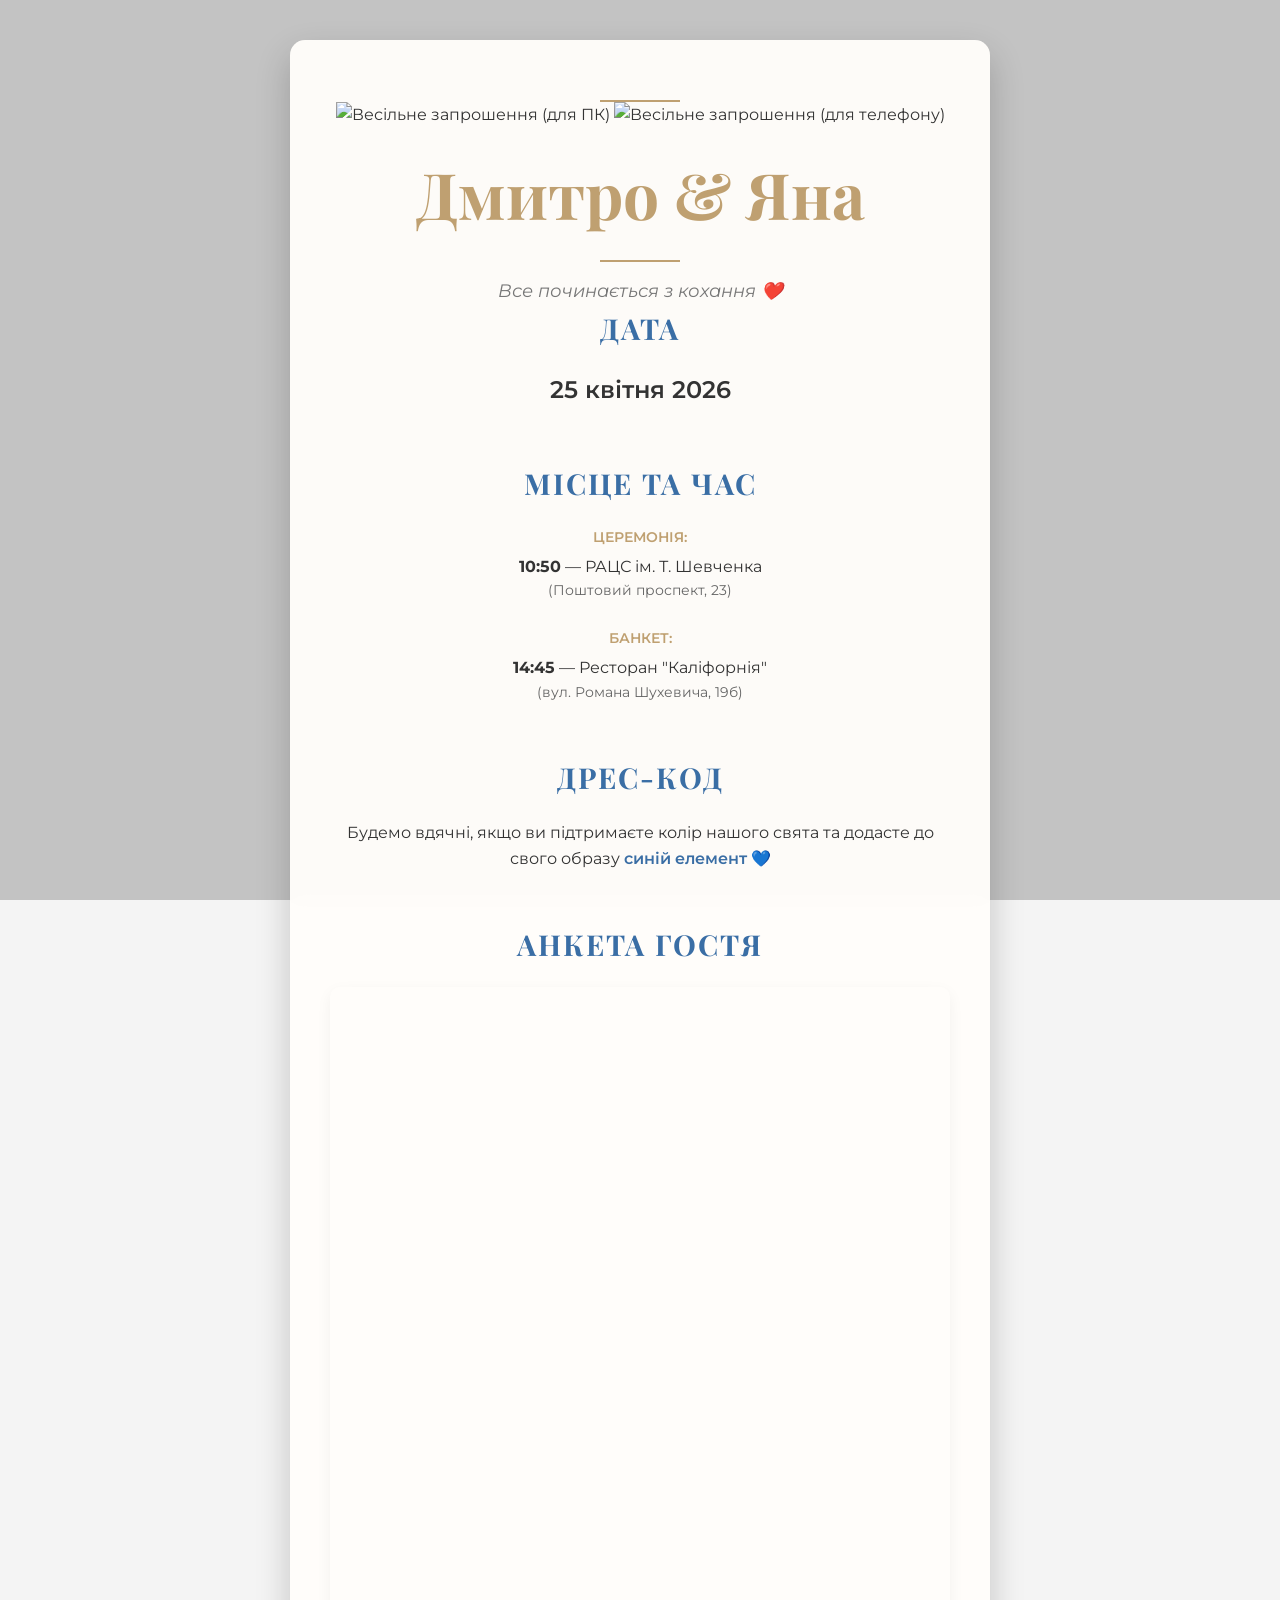
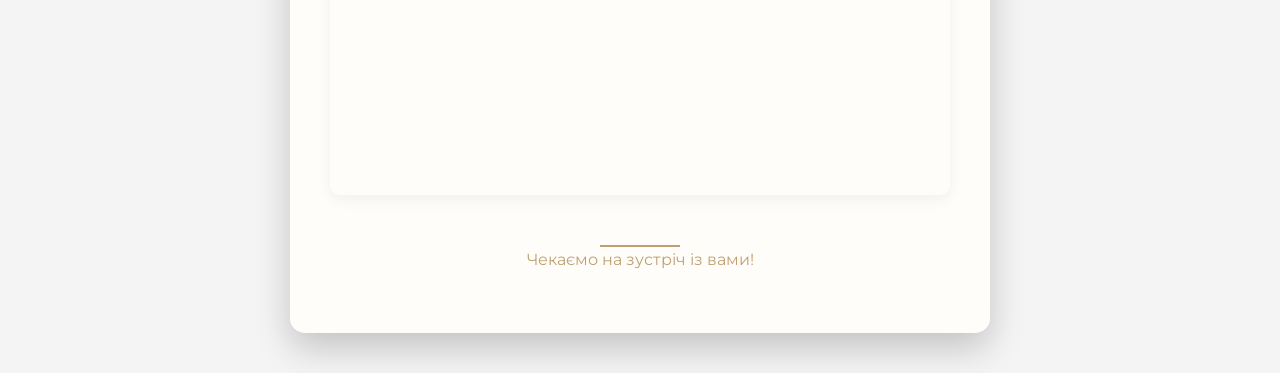
==== index.html @ 105fd395 "Update index.html" ====
<!DOCTYPE html>
<html lang="uk">
<head>
    <meta charset="UTF-8">
    <meta name="viewport" content="width=device-width, initial-scale=1.0">
    <title>Запрошення на весілля: Дмитро та Яна</title>
    
<link href="https://fonts.googleapis.com/css2?family=Playfair+Display:wght@400;700&family=Montserrat:wght@300;400;600&display=swap" rel="stylesheet">
    <link rel="stylesheet" href="./style.css">
</head>
<body>

    <div class="overlay"></div>

    <div class="container">
        <header class="header">
            
            <div class="divider"></div>
           <div class="invitation-container">
    <img src="desktop-invitation.png" alt="Весільне запрошення (для ПК)" class="desktop-img">
    
    <img src="mobile-invitation.png" alt="Весільне запрошення (для телефону)" class="mobile-img">
</div>
            <h1>Дмитро & Яна</h1>
            <div class="divider"></div>
            <p class="tagline">Все починається з кохання ❤️</p>
        </header>

        <section class="section date-section">
            <h2>Дата</h2>
            <p class="date-text">25 квітня 2026</p>
        </section>

        <section class="section location-section">
            <h2>Місце та час</h2>
            
            <div class="location-item">
                <span class="location-label">Церемонія:</span>
                <p><strong>10:50</strong> — РАЦС ім. Т. Шевченка</p>
                <p class="address">(Поштовий проспект, 23)</p>
            </div>

            <div class="location-item">
                <span class="location-label">Банкет:</span>
                <p><strong>14:45</strong> — Ресторан "Каліфорнія"</p>
                <p class="address">(вул. Романа Шухевича, 19б)</p>
            </div>
        </section>

        <section class="section dress-code">
            <h2>Дрес-код</h2>
            <p>Будемо вдячні, якщо ви підтримаєте колір нашого свята та додасте до свого образу <span class="blue-accent">синій елемент</span> 💙</p>
        </section>

        <section class="section form-section">
            <h2>Анкета гостя</h2>
            <div class="iframe-container">
                <iframe 
                    src="https://docs.google.com/forms/d/e/1FAIpQLSdQZmm0JDK-WhMOCIQ-hjHEnZkECbE5-_Vjdopoh-2s8sxrew/viewform?embedded=true" 
                    width="100%" 
                    height="800">
                    Завантаження...
                </iframe>
            </div>
        </section>

        <footer class="footer">
            <div class="divider"></div>
            <p>Чекаємо на зустріч із вами!</p>
        </footer>
    </div>

</body>
</html>
---- style.css ----
/* Основні налаштування */
* {
    box-sizing: border-box;
    margin: 0;
    padding: 0;
}

body {
    font-family: 'Montserrat', sans-serif;
    color: #333;
    line-height: 1.6;
    background-color: #f4f4f4;
    /* Фонове зображення */
    background-image: url('https://st3.depositphotos.com/9563468/37385/i/450/depositphotos_373853578-stock-photo-floral-spring-blue-background-blue.jpg');
    background-size: cover;
    background-position: center;
    background-attachment: fixed;
    display: flex;
    justify-content: center;
    padding: 40px 20px;
}
.responsive-img {
    max-width: 100%;    /* Картинка ніколи не буде ширшою за свій контейнер */
    height: auto;       /* Висота підлаштовується автоматично, зберігаючи пропорції */
    display: block;     /* Прибирає зайві відступи знизу */
    margin: 0 auto;     /* Центрує картинку, якщо вона менша за ширину екрана */
}
/* Ефект затемнення фону для кращого читання тексту */
.overlay {
    position: fixed;
    top: 0;
    left: 0;
    width: 100%;
    height: 100%;
    background: rgba(0, 0, 0, 0.2);
    z-index: -1;
}

/* Контейнер */
.container {
    max-width: 700px;
    width: 100%;
    background: rgba(255, 253, 250, 0.96);
    padding: 60px 40px;
    border-radius: 15px;
    box-shadow: 0 15px 35px rgba(0, 0, 0, 0.2);
    text-align: center;
    backdrop-filter: blur(10px);
}

/* Заголовки */
h1, h2 {
    font-family: 'Playfair Display', serif;
}

h1 {
    font-size: clamp(2.5rem, 8vw, 4rem); /* Адаптивний розмір */
    color: #bfa071; /* Золотий */
    margin: 15px 0;
    font-weight: 700;
}

h2 {
    font-size: 1.8rem;
    color: #3a6ea5; /* Синій */
    margin-bottom: 20px;
    text-transform: uppercase;
    letter-spacing: 2px;
}

/* Елементи дизайну */
.divider {
    width: 80px;
    height: 2px;
    background: #bfa071;
    margin: 0 auto;
}

.tagline {
    font-style: italic;
    color: #777;
    margin-top: 15px;
    font-size: 1.1rem;
}

.section {
    margin-bottom: 50px;
}

/* Стилі тексту */
.date-text {
    font-size: 1.5rem;
    font-weight: 600;
    color: #333;
}

.location-item {
    margin-bottom: 25px;
}

.location-label {
    display: block;
    font-weight: 600;
    color: #bfa071;
    text-transform: uppercase;
    font-size: 0.9rem;
    margin-bottom: 5px;
}

.address {
    font-size: 0.9rem;
    color: #666;
}

.blue-accent {
    color: #3a6ea5;
    font-weight: 600;
}

/* Адаптація iframe */
.iframe-container {
    border-radius: 10px;
    overflow: hidden;
    box-shadow: 0 5px 15px rgba(0,0,0,0.05);
}

iframe {
    border: none;
    width: 100%;
}

.footer {
    margin-top: 40px;
    color: #bfa071;
}
.responsive-img {
    max-width: 100%;    /* Картинка ніколи не буде ширшою за свій контейнер */
    height: auto;       /* Висота підлаштовується автоматично, зберігаючи пропорції */
    display: block;     /* Прибирає зайві відступи знизу */
    margin: 0 auto;     /* Центрує картинку, якщо вона менша за ширину екрана */
}
/* Мобільна адаптація */
@media (max-width: 480px) {
    .container {
        padding: 40px 20px;
    }
    h2 {
        font-size: 1.4rem;
    }
 
}
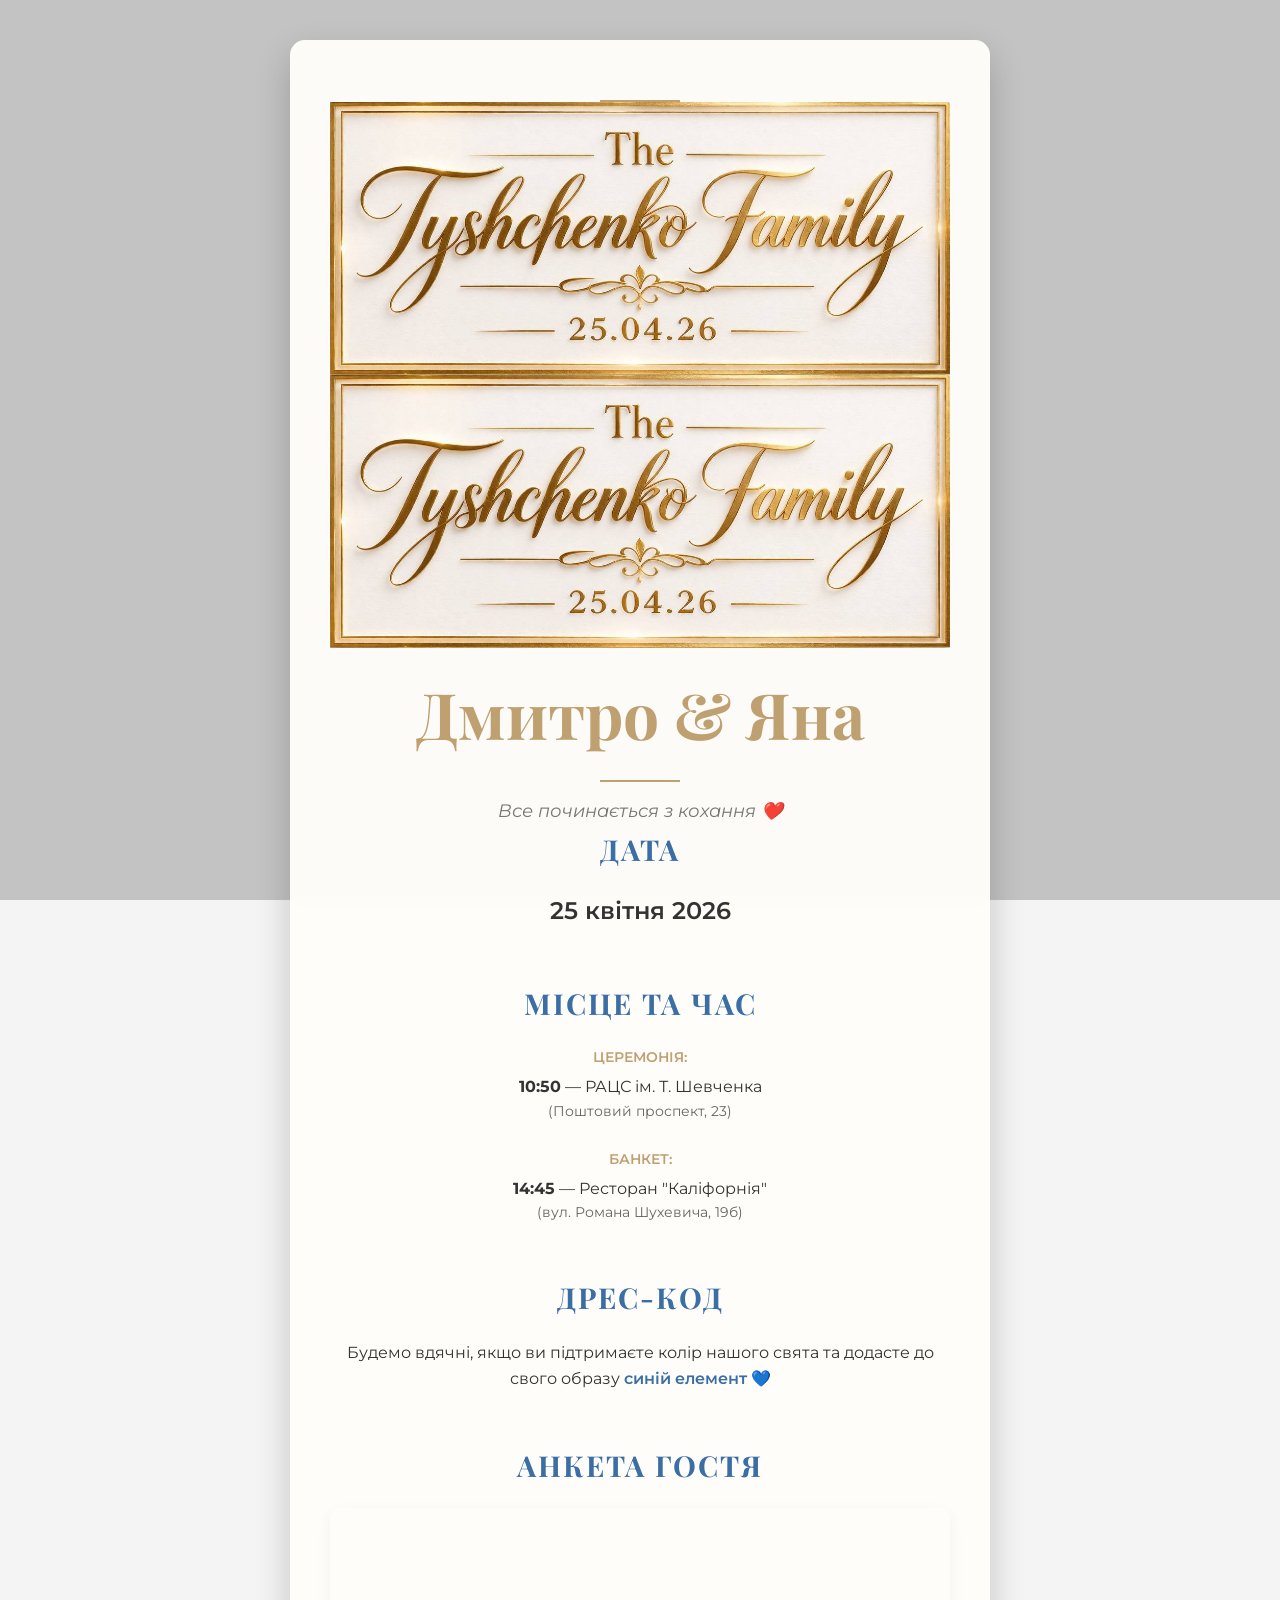
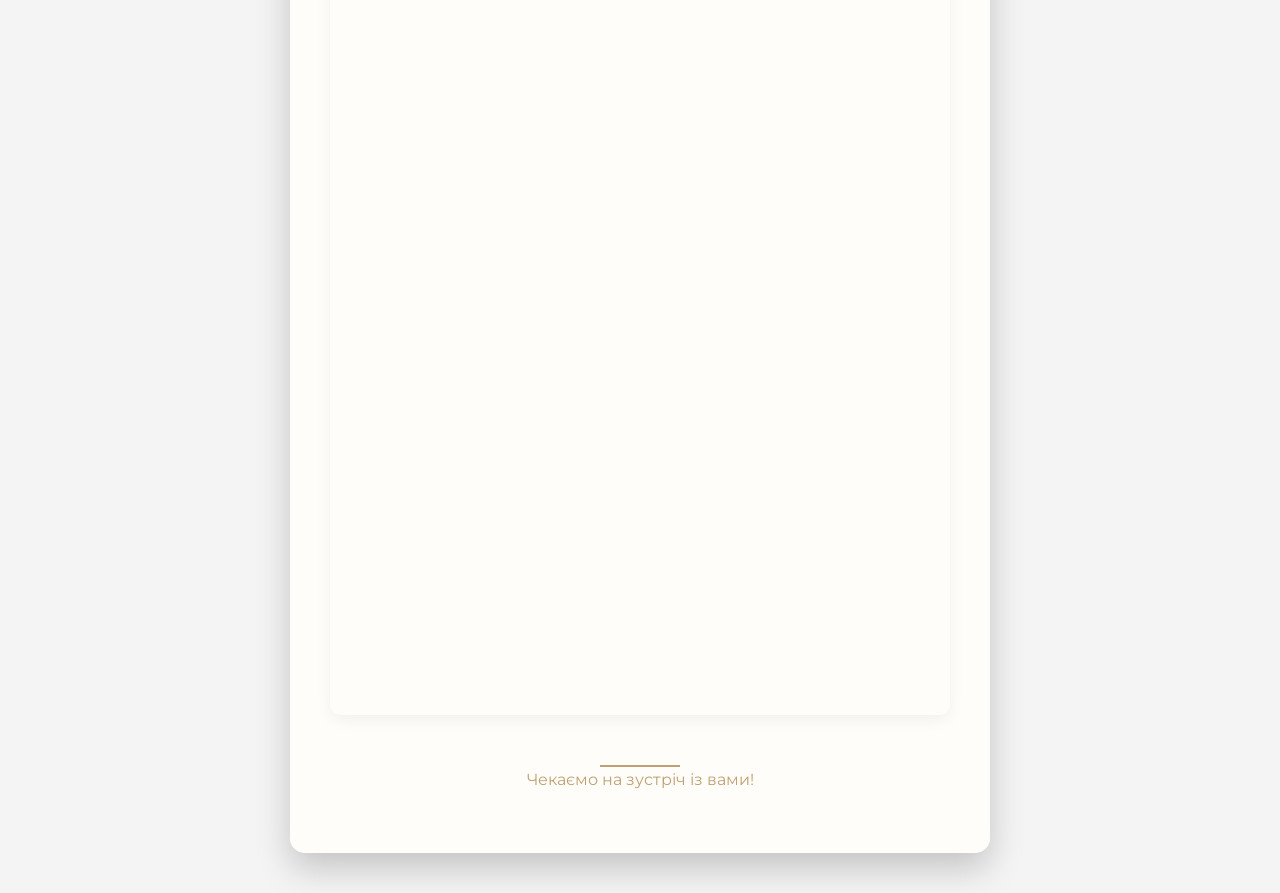
==== commit e4037509: "Update index.html" ====
--- a/index.html
+++ b/index.html
@@ -17,9 +17,9 @@
             
             <div class="divider"></div>
            <div class="invitation-container">
-    <img src="desktop-invitation.png" alt="Весільне запрошення (для ПК)" class="desktop-img">
+    <img src="photo.jpg" alt="Весільне запрошення (для ПК)" class="desktop-img">
     
-    <img src="mobile-invitation.png" alt="Весільне запрошення (для телефону)" class="mobile-img">
+    <img src="photo.jpg" alt="Весільне запрошення (для телефону)" class="mobile-img">
 </div>
             <h1>Дмитро & Яна</h1>
             <div class="divider"></div>
--- a/style.css
+++ b/style.css
@@ -19,11 +19,45 @@
     justify-content: center;
     padding: 40px 20px;
 }
-.responsive-img {
-    max-width: 100%;    /* Картинка ніколи не буде ширшою за свій контейнер */
-    height: auto;       /* Висота підлаштовується автоматично, зберігаючи пропорції */
-    display: block;     /* Прибирає зайві відступи знизу */
-    margin: 0 auto;     /* Центрує картинку, якщо вона менша за ширину екрана */
+/* CSS стилі для адаптивного зображення */
+
+.invitation-container {
+    max-width: 100%; /* Забороняє контейнеру виходити за межі екрана */
+    margin: 0 auto; /* Центрує контейнер на сторінці */
+}
+
+.invitation-container img {
+    max-width: 100%; /* Картинка ніколи не ширша за екран */
+    height: auto;    /* Зберігає пропорції */
+    display: block;  /* Прибирає зайві відступи знизу */
+    margin: 0 auto;  /* Центрує саму картинку всередині */
+}
+
+/* Налаштування для комп'ютерів (за замовчуванням) */
+.desktop-img {
+    display: block; /* Показати */
+}
+
+.mobile-img {
+    display: none; /* Приховати */
+}
+
+/* МЕДІА-ЗАПИТ: Налаштування для телефонів */
+/* Якщо ширина екрана менша за 768px (стандарт для телефонів і планшетів) */
+@media (max-width: 768px) {
+    .desktop-img {
+        display: none; /* Приховати версію для ПК */
+    }
+    
+    .mobile-img {
+        display: block; /* Показати версію для телефону */
+        width: 100%;    /* Заповнити всю ширину мобільного екрана */
+    }
+    
+    /* Додатково: якщо у вас є .container навколо, можна прибрати у нього відступи */
+    .container {
+        padding: 10px; 
+    }
 }
 /* Ефект затемнення фону для кращого читання тексту */
 .overlay {
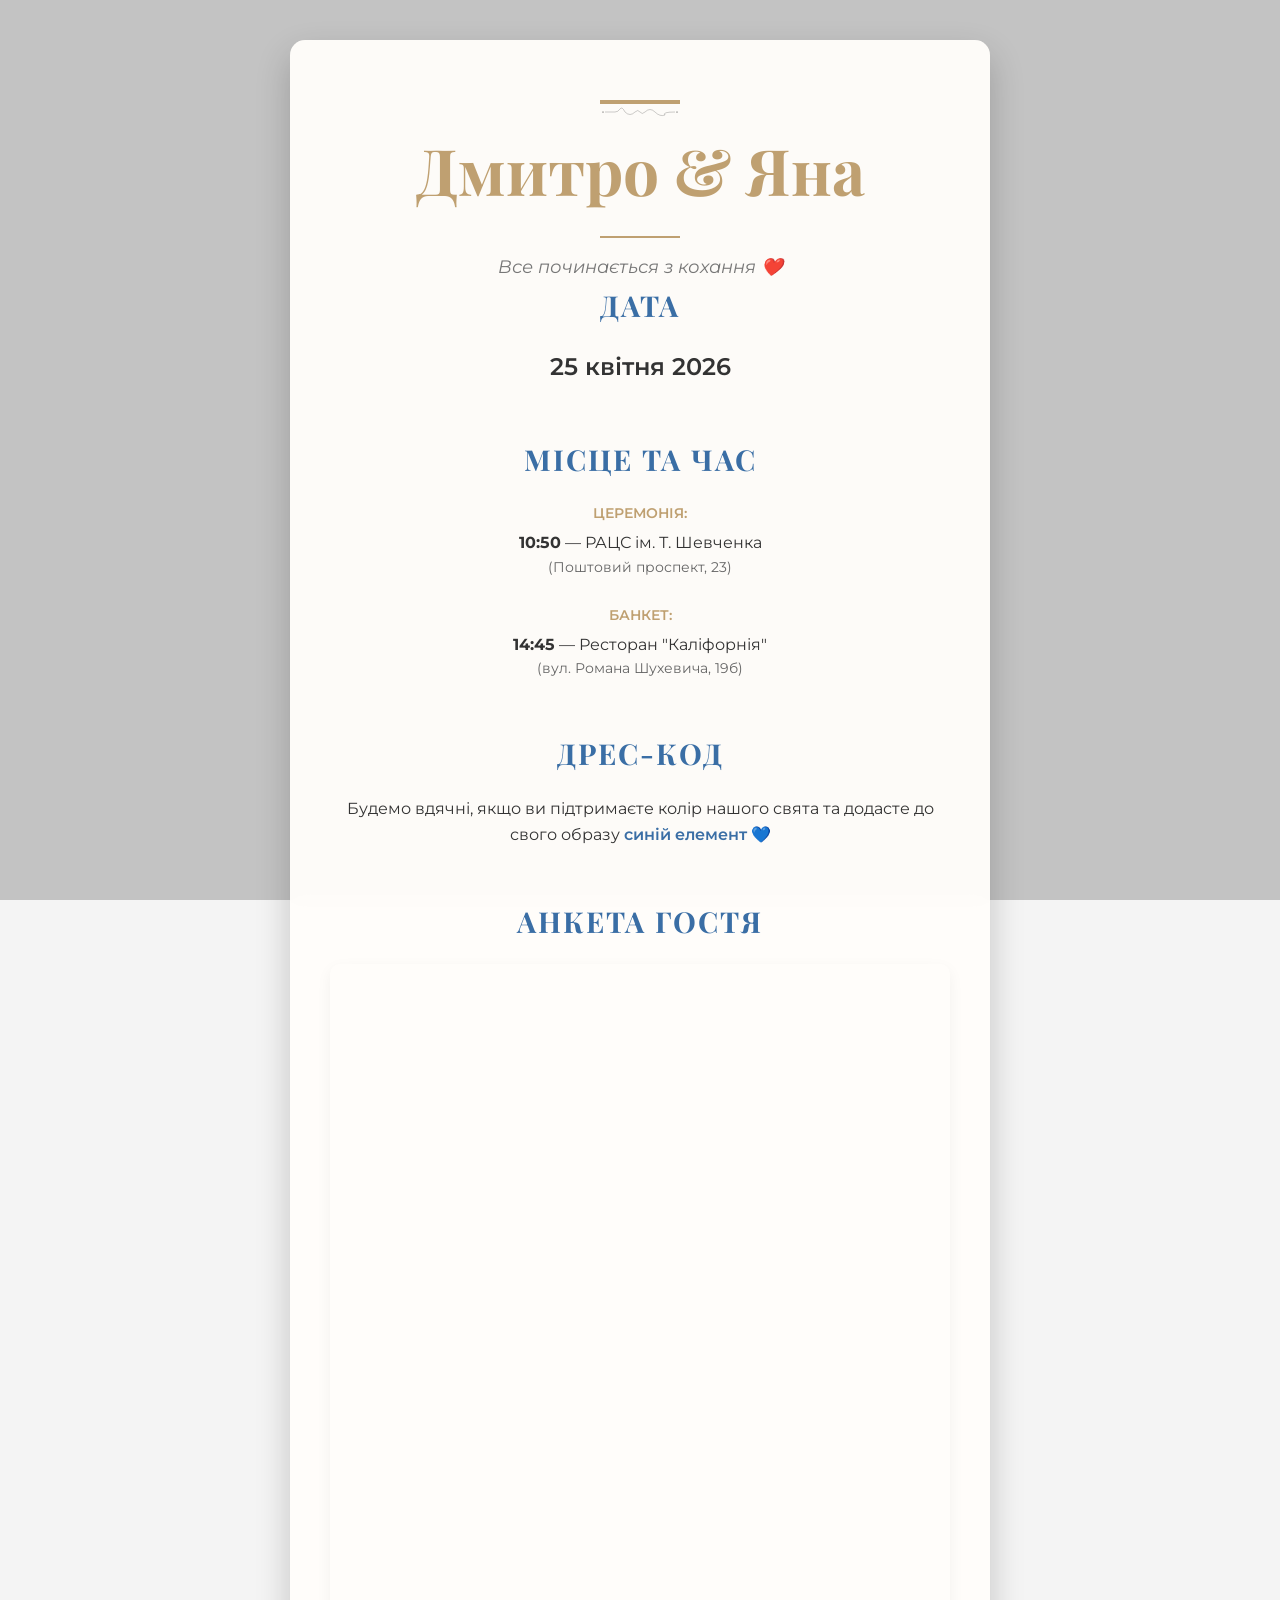
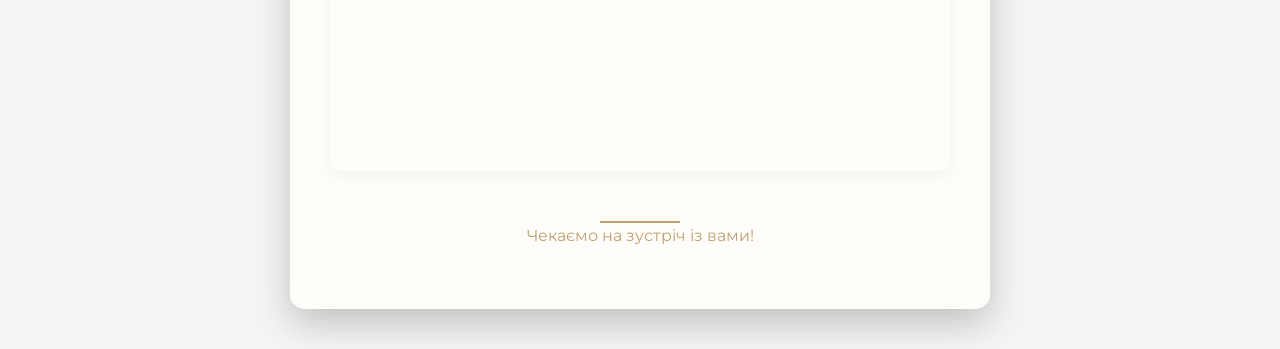
==== commit 6d973820: "Update index.html" ====
--- a/index.html
+++ b/index.html
@@ -17,9 +17,14 @@
             
             <div class="divider"></div>
            <div class="invitation-container">
-    <img src="photo.jpg" alt="Весільне запрошення (для ПК)" class="desktop-img">
-    
-    <img src="photo.jpg" alt="Весільне запрошення (для телефону)" class="mobile-img">
+<div class="divider">
+    <svg viewBox="0 0 800 200" xmlns="http://www.w3.org/2000/svg">
+        <path d="M50,100 H150 Q180,100 200,70 T250,100 Q300,150 350,100 Q380,70 400,100 Q420,130 450,100 Q500,50 550,100 T650,130 Q620,100 750,100" 
+              fill="none" stroke="black" stroke-width="2" />
+        <circle cx="30" cy="100" r="5" fill="black" />
+        <circle cx="770" cy="100" r="5" fill="black" />
+    </svg>
+</div>
 </div>
             <h1>Дмитро & Яна</h1>
             <div class="divider"></div>
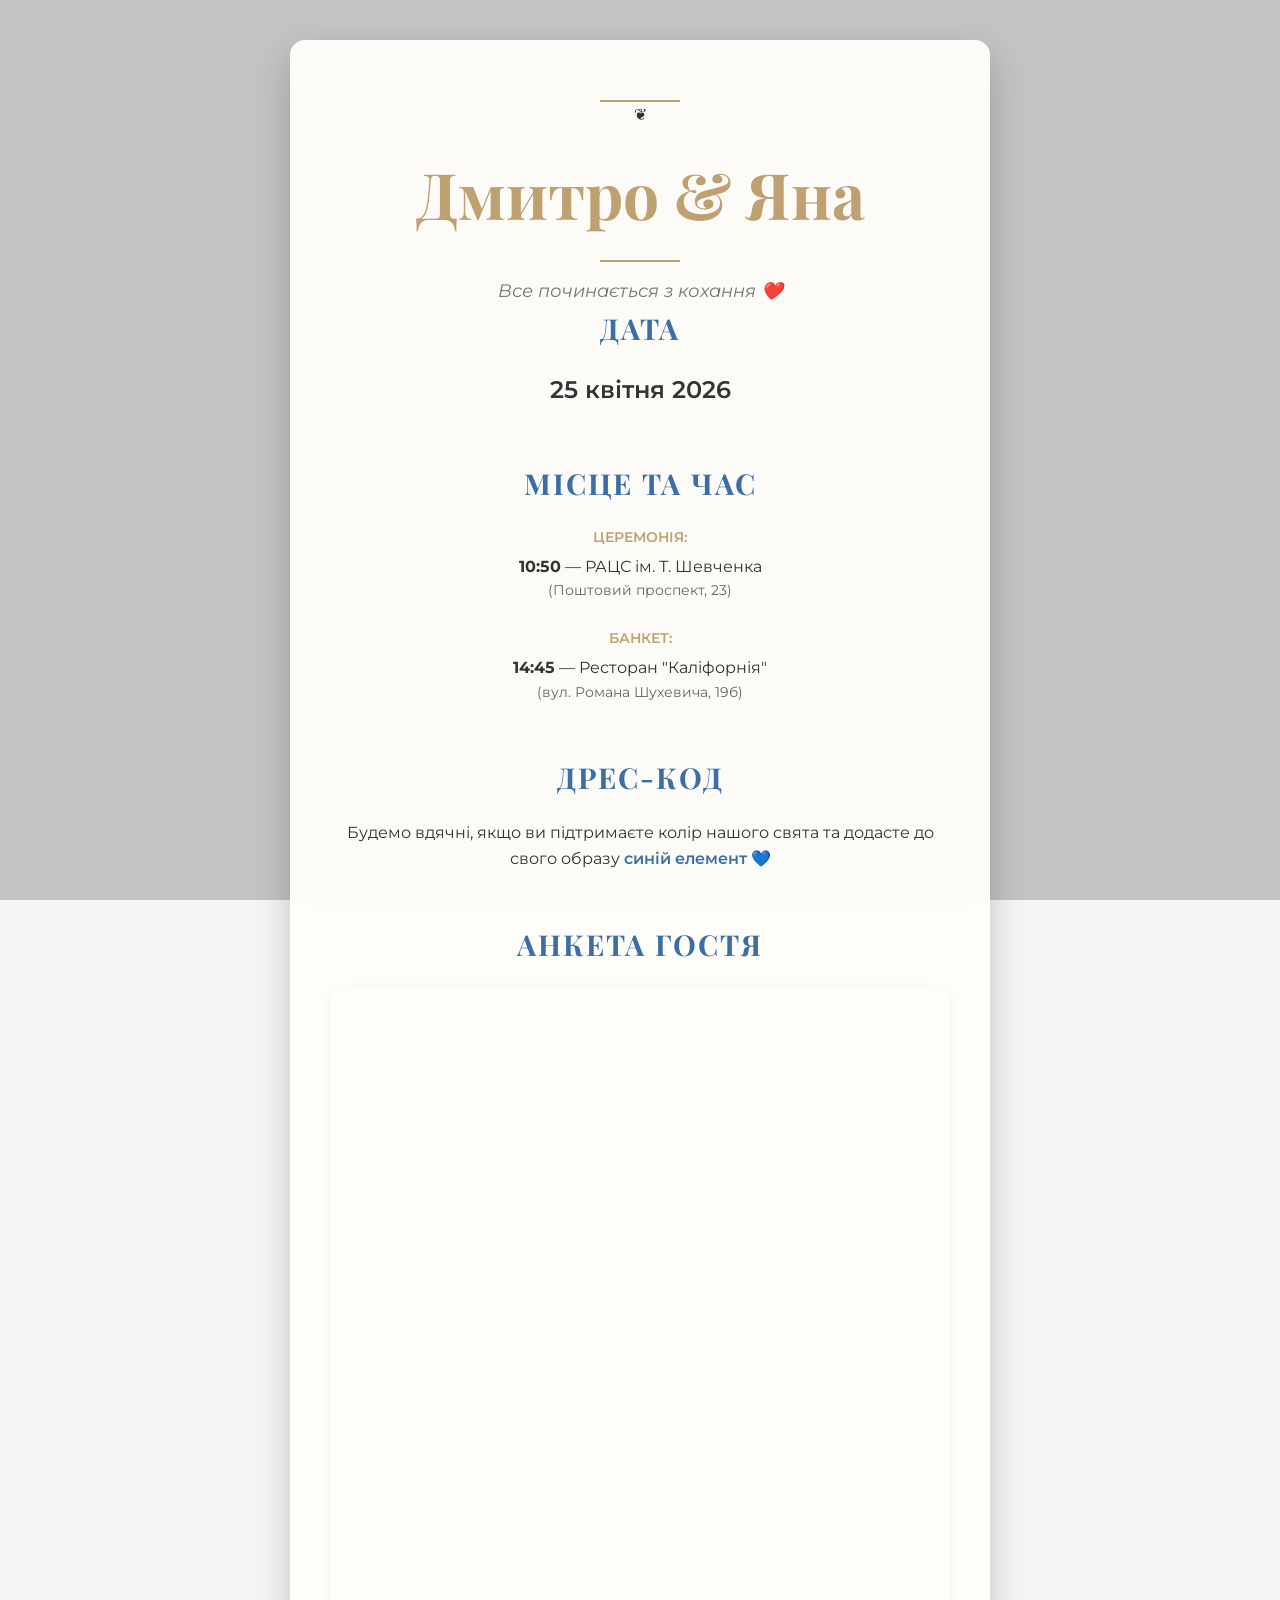
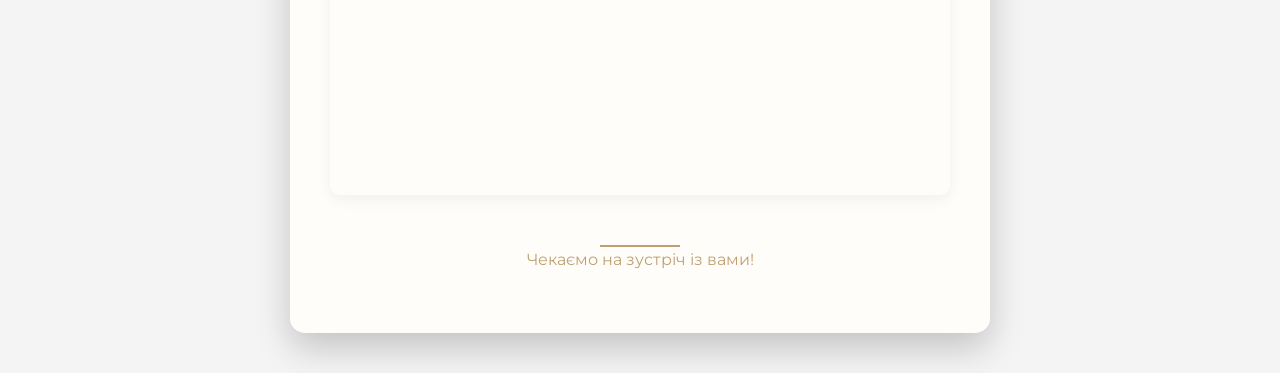
==== commit f218752f: "Update index.html" ====
--- a/index.html
+++ b/index.html
@@ -17,13 +17,10 @@
             
             <div class="divider"></div>
            <div class="invitation-container">
-<div class="divider">
-    <svg viewBox="0 0 800 200" xmlns="http://www.w3.org/2000/svg">
-        <path d="M50,100 H150 Q180,100 200,70 T250,100 Q300,150 350,100 Q380,70 400,100 Q420,130 450,100 Q500,50 550,100 T650,130 Q620,100 750,100" 
-              fill="none" stroke="black" stroke-width="2" />
-        <circle cx="30" cy="100" r="5" fill="black" />
-        <circle cx="770" cy="100" r="5" fill="black" />
-    </svg>
+<div class="text-divider">
+    <span class="line"></span>
+    <span class="ornament">❦</span>
+    <span class="line"></span>
 </div>
 </div>
             <h1>Дмитро & Яна</h1>
--- a/style.css
+++ b/style.css
@@ -20,7 +20,11 @@
     padding: 40px 20px;
 }
 /* CSS стилі для адаптивного зображення */
-
+.divider {
+        width: 100%;
+        max-width: 600px;
+        margin: 20px auto;
+    }
 .invitation-container {
     max-width: 100%; /* Забороняє контейнеру виходити за межі екрана */
     margin: 0 auto; /* Центрує контейнер на сторінці */
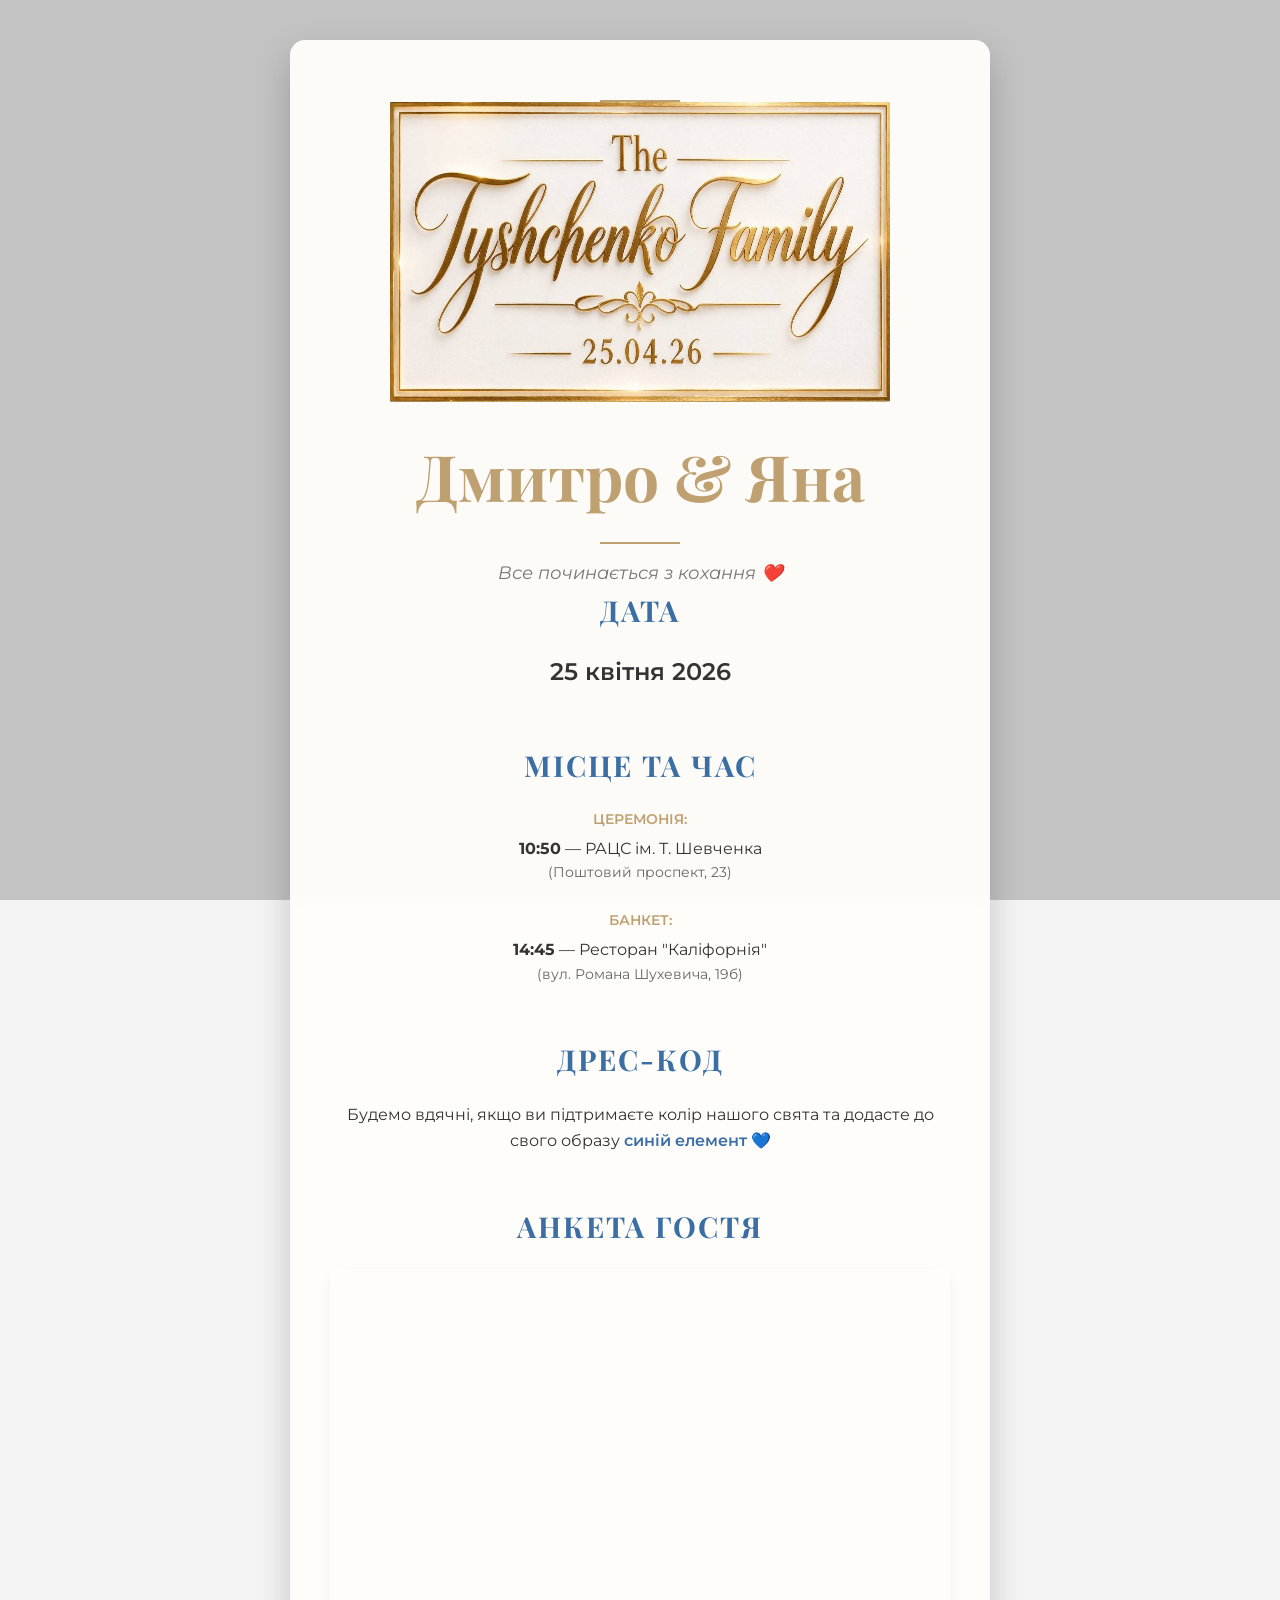
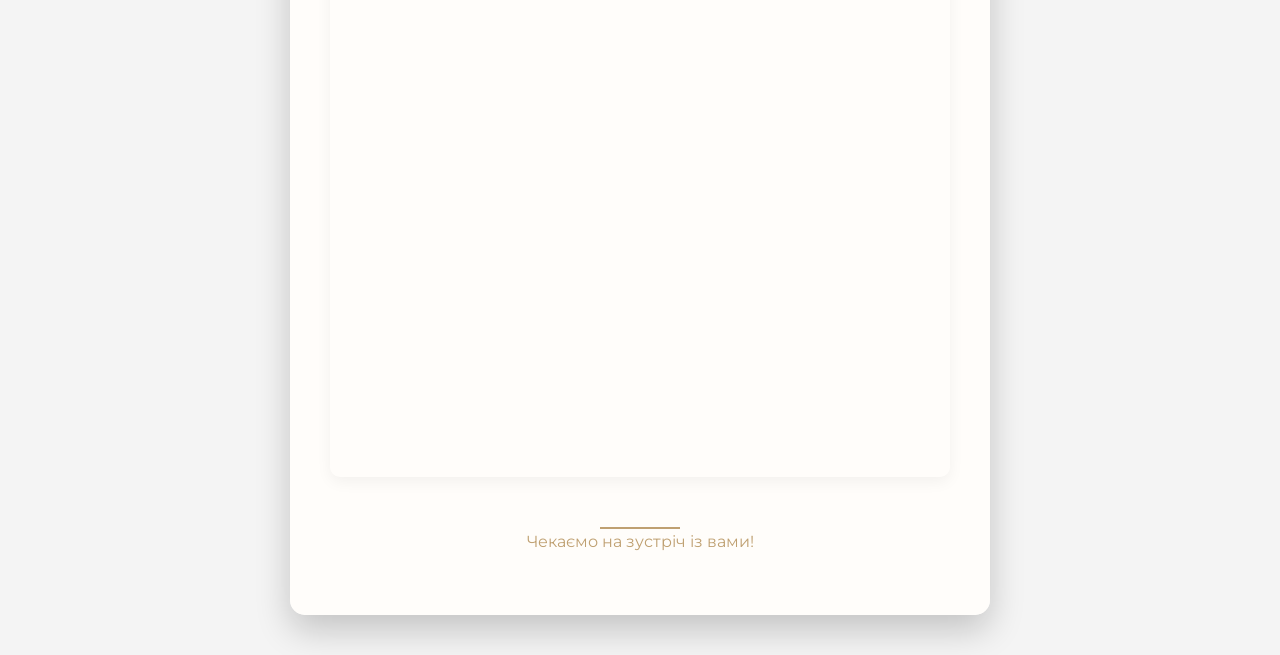
==== commit 6605d6e6: "Update index.html" ====
--- a/index.html
+++ b/index.html
@@ -17,12 +17,10 @@
             
             <div class="divider"></div>
            <div class="invitation-container">
-<div class="text-divider">
-    <span class="line"></span>
-    <span class="ornament">❦</span>
-    <span class="line"></span>
+
 </div>
-</div>
+        
+            <img src="photo.jpg" alt="Пейзаж" width="500" height="300">
             <h1>Дмитро & Яна</h1>
             <div class="divider"></div>
             <p class="tagline">Все починається з кохання ❤️</p>
--- a/style.css
+++ b/style.css
@@ -20,10 +20,23 @@
     padding: 40px 20px;
 }
 /* CSS стилі для адаптивного зображення */
-.divider {
-        width: 100%;
-        max-width: 600px;
-        margin: 20px auto;
+.text-divider {
+        display: flex;
+        align-items: center;
+        text-align: center;
+        color: #333;
+        margin: 20px 0;
+    }
+
+    .line {
+        flex: 1;
+        height: 1px;
+        background-color: #000;
+        margin: 0 15px;
+    }
+
+    .ornament {
+        font-size: 24px;
     }
 .invitation-container {
     max-width: 100%; /* Забороняє контейнеру виходити за межі екрана */
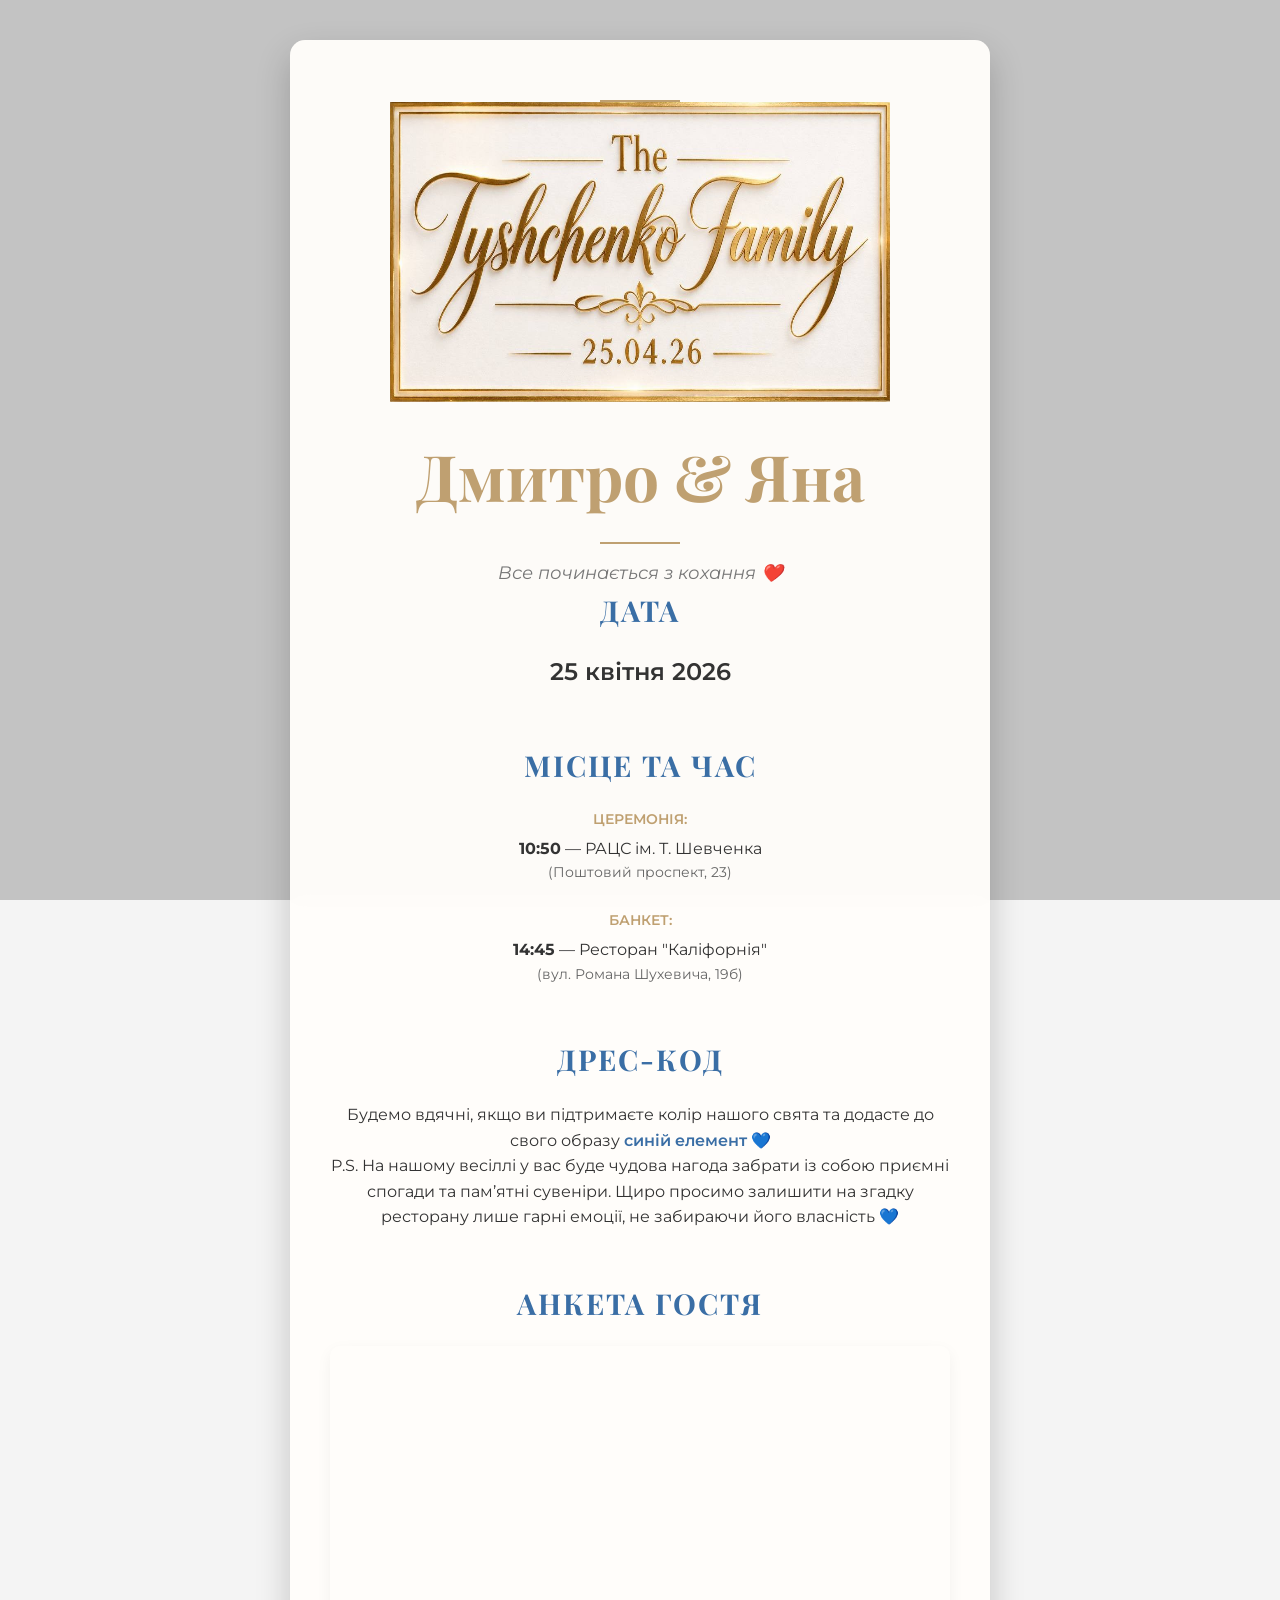
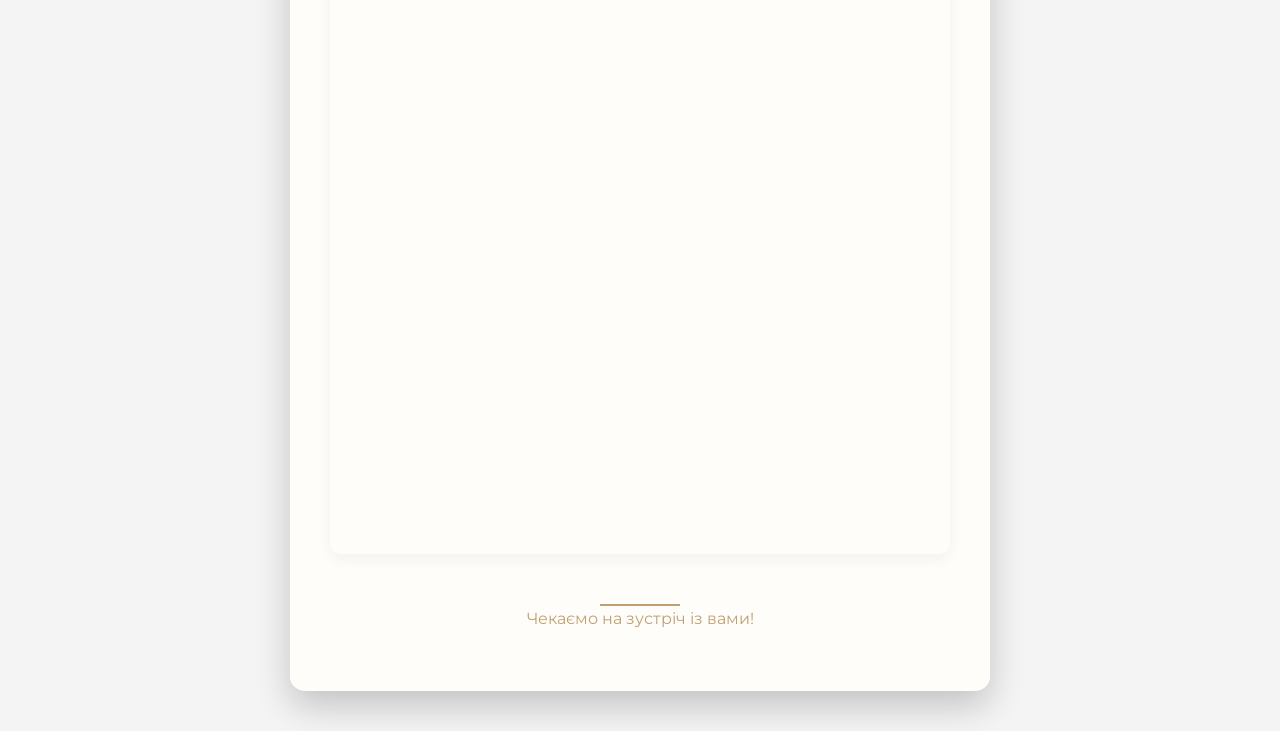
==== commit 51b4952c: "Update index.html" ====
--- a/index.html
+++ b/index.html
@@ -50,6 +50,7 @@
         <section class="section dress-code">
             <h2>Дрес-код</h2>
             <p>Будемо вдячні, якщо ви підтримаєте колір нашого свята та додасте до свого образу <span class="blue-accent">синій елемент</span> 💙</p>
+             <p>P.S. На нашому весіллі у вас буде чудова нагода забрати із собою приємні спогади та пам’ятні сувеніри. Щиро просимо залишити на згадку ресторану лише гарні емоції, не забираючи його власність 💙</p>
         </section>
 
         <section class="section form-section">
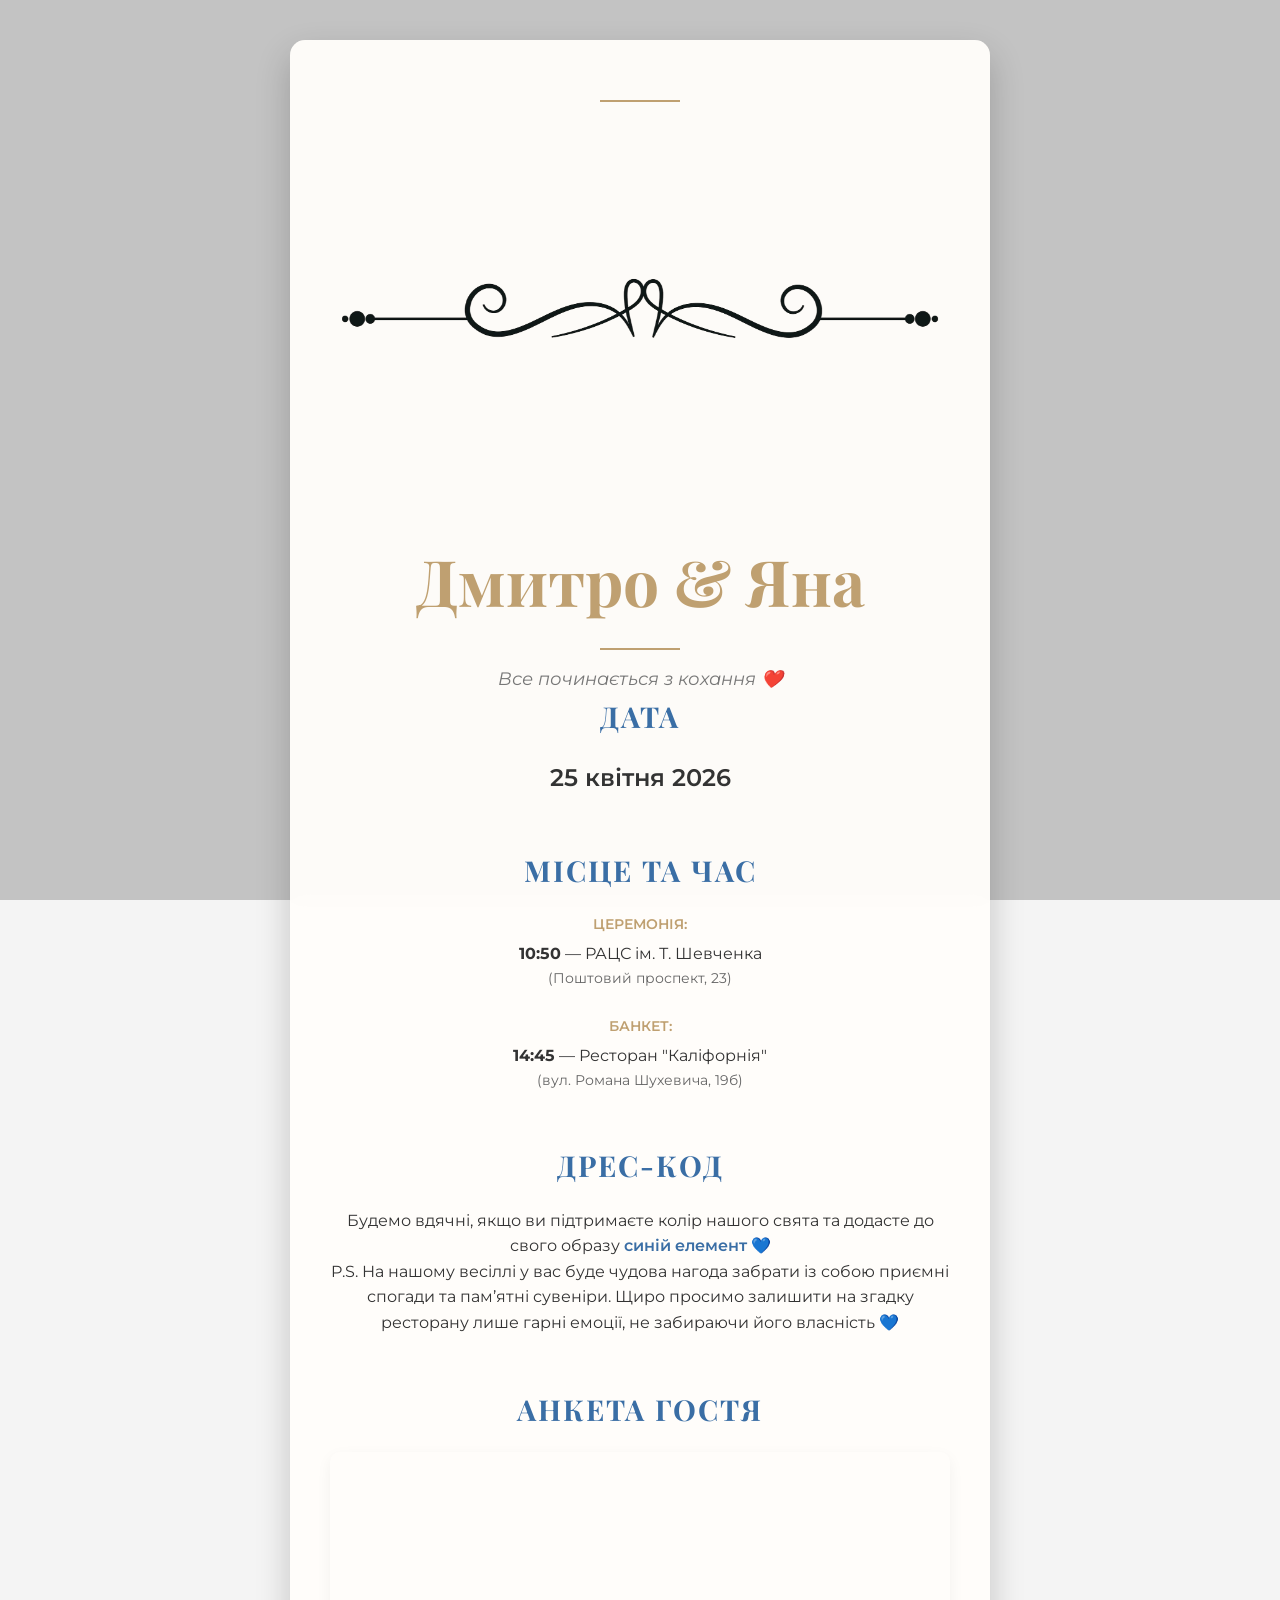
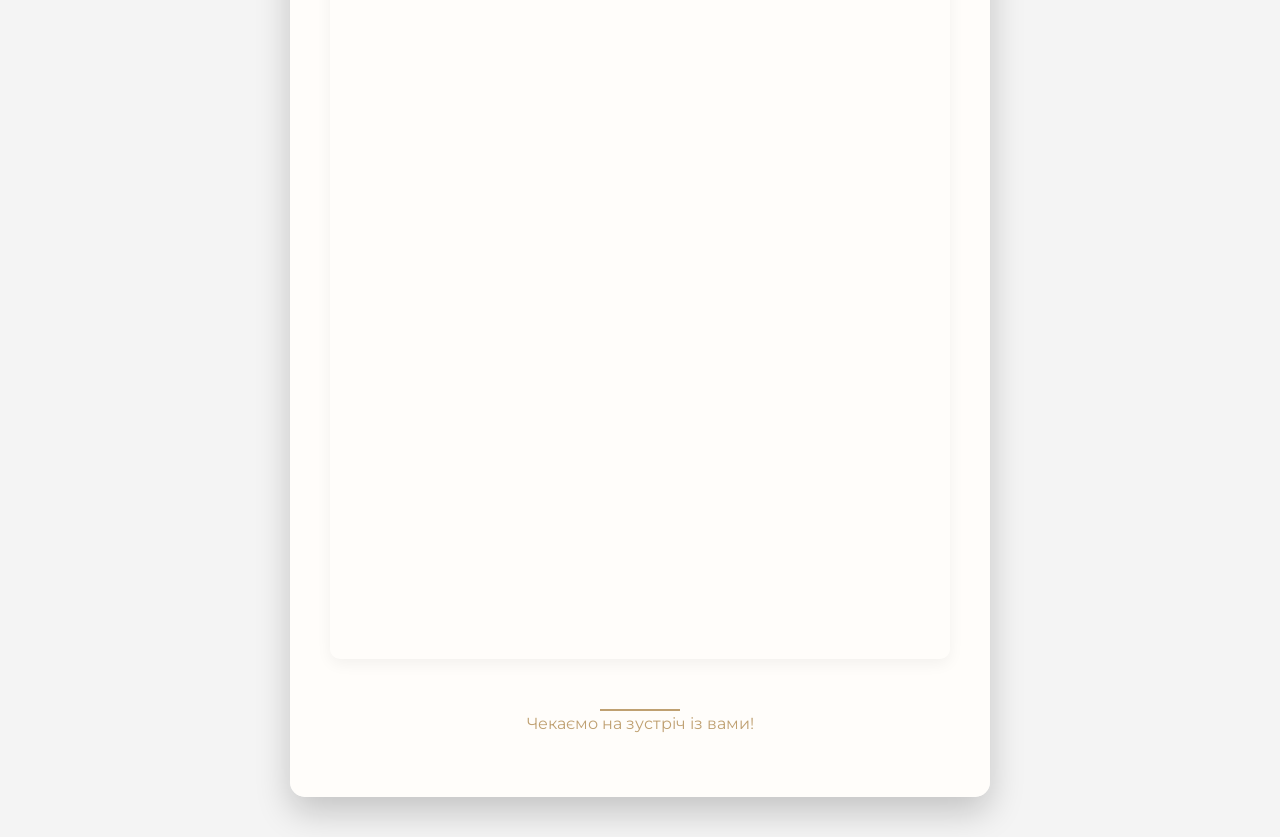
==== commit 92b99dca: "Update index.html" ====
--- a/index.html
+++ b/index.html
@@ -13,18 +13,16 @@
     <div class="overlay"></div>
 
     <div class="container">
-        <header class="header">
-            
-            <div class="divider"></div>
-           <div class="invitation-container">
-
-</div>
-        
-            <img src="photo.jpg" alt="Пейзаж" width="500" height="300">
-            <h1>Дмитро & Яна</h1>
-            <div class="divider"></div>
-            <p class="tagline">Все починається з кохання ❤️</p>
-        </header>
+       <header class="header">
+    <div class="divider"></div>
+    <div class="invitation-container">
+        <img src="decorative-line-divider-design.png" alt="Декор" class="decorative-divider">
+    </div>
+    
+    <h1>Дмитро & Яна</h1>
+    <div class="divider"></div>
+    <p class="tagline">Все починається з кохання ❤️</p>
+</header>
 
         <section class="section date-section">
             <h2>Дата</h2>
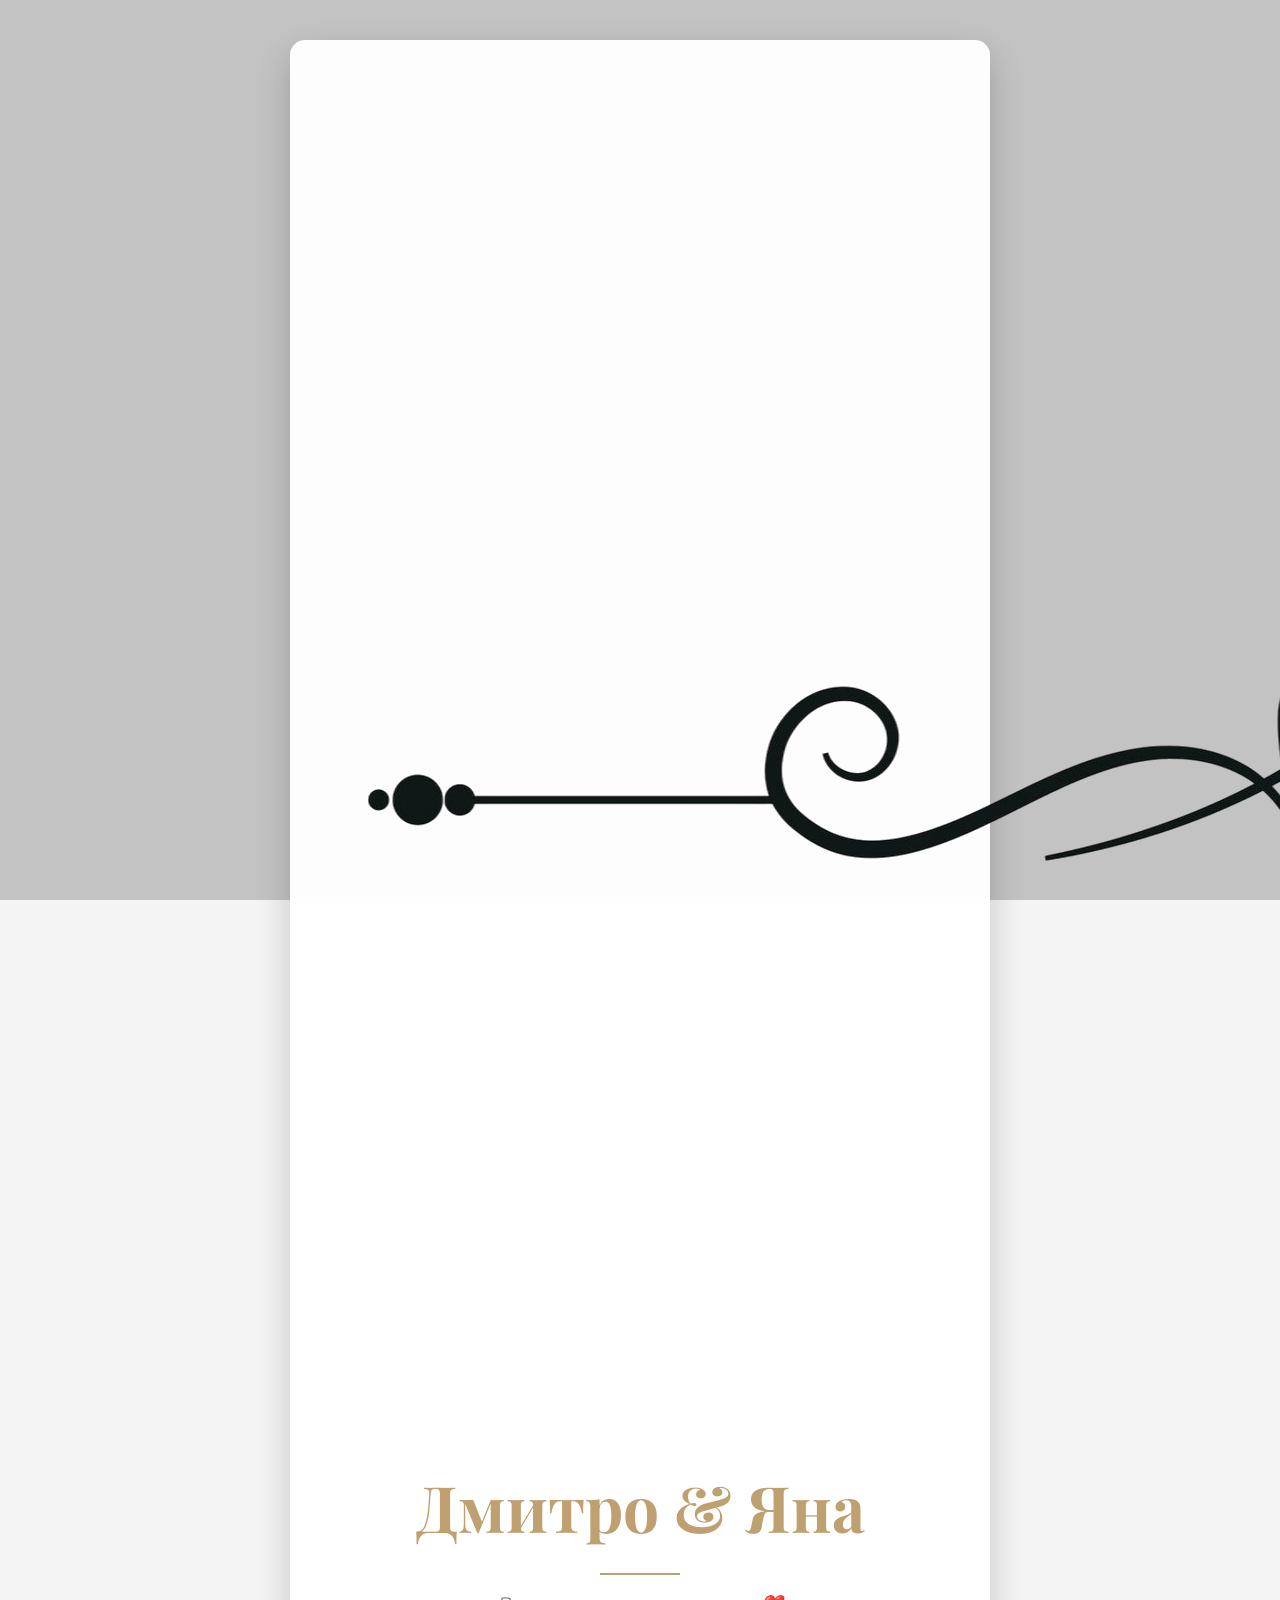
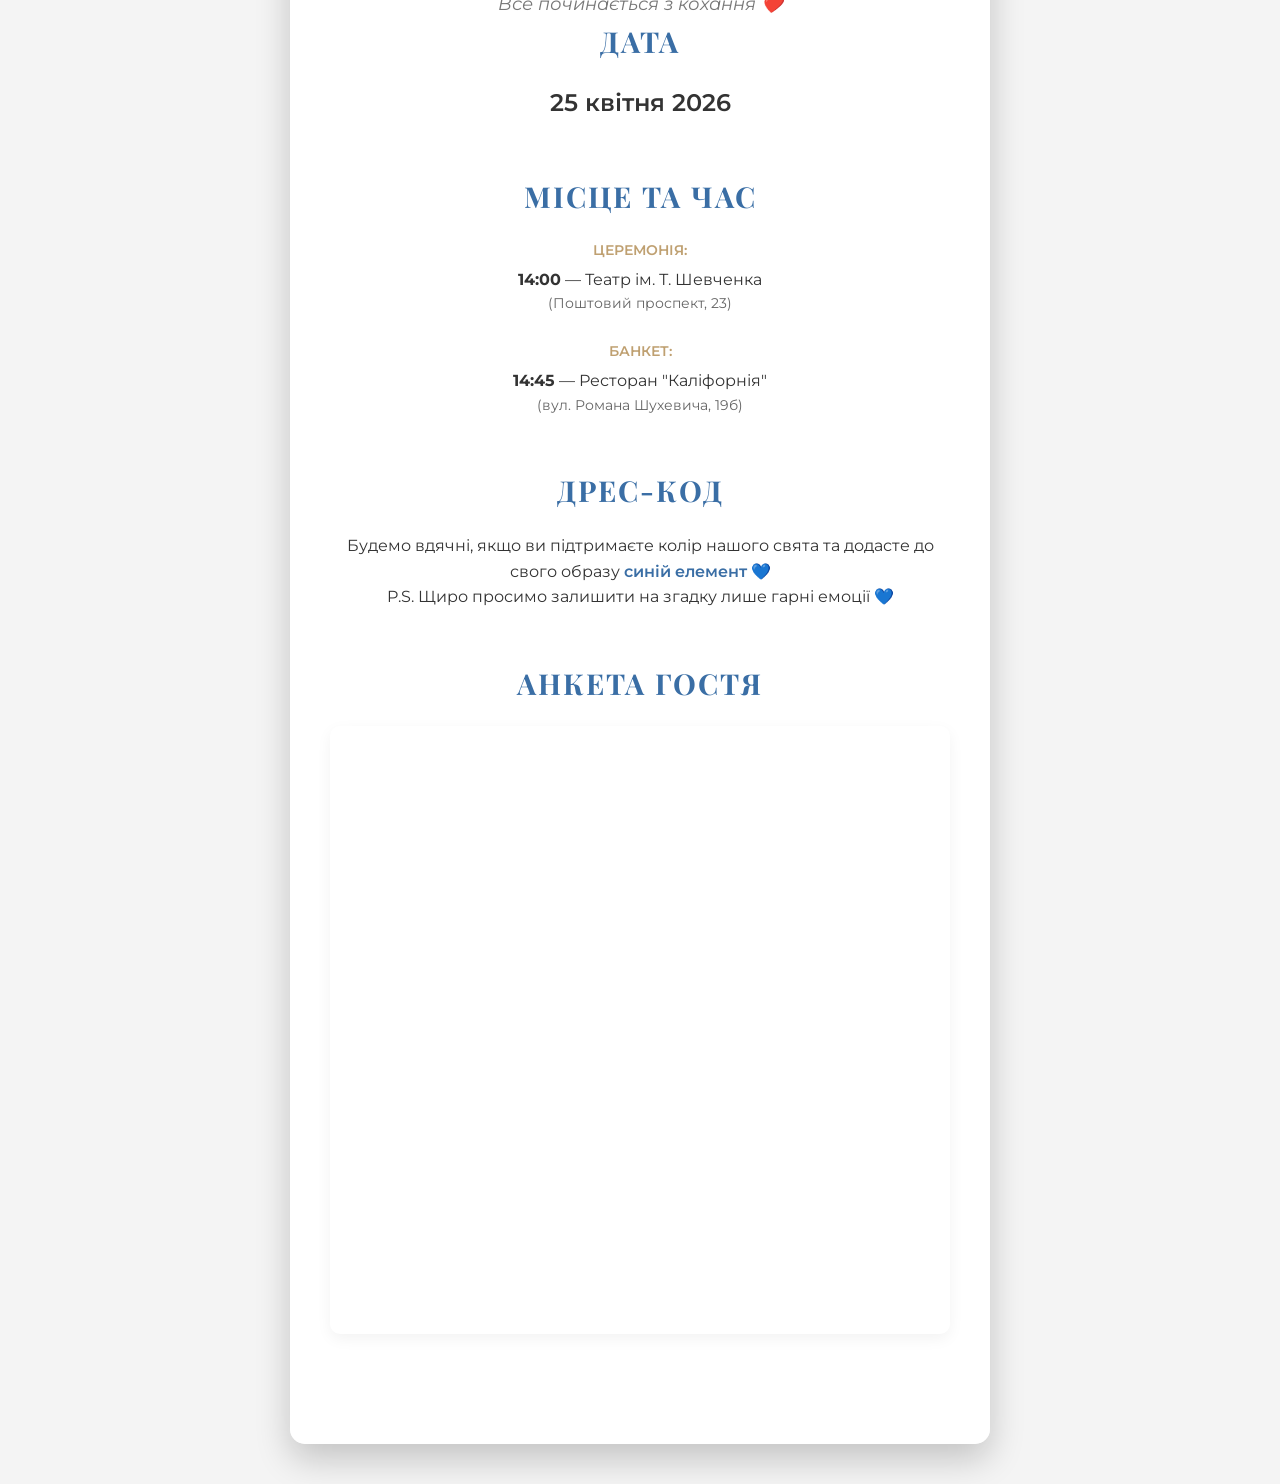
==== commit 57d96e7e: "Update index.html" ====
--- a/index.html
+++ b/index.html
@@ -4,25 +4,22 @@
     <meta charset="UTF-8">
     <meta name="viewport" content="width=device-width, initial-scale=1.0">
     <title>Запрошення на весілля: Дмитро та Яна</title>
-    
-<link href="https://fonts.googleapis.com/css2?family=Playfair+Display:wght@400;700&family=Montserrat:wght@300;400;600&display=swap" rel="stylesheet">
-    <link rel="stylesheet" href="./style.css">
+    <link href="https://fonts.googleapis.com/css2?family=Playfair+Display:wght@400;700&family=Montserrat:wght@300;400;600&display=swap" rel="stylesheet">
+    <link rel="stylesheet" href="style.css">
 </head>
 <body>
 
     <div class="overlay"></div>
 
     <div class="container">
-       <header class="header">
-    <div class="divider"></div>
-    <div class="invitation-container">
-        <img src="decorative-line-divider-design.png" alt="Декор" class="decorative-divider">
-    </div>
-    
-    <h1>Дмитро & Яна</h1>
-    <div class="divider"></div>
-    <p class="tagline">Все починається з кохання ❤️</p>
-</header>
+        <header class="header">
+            <div class="invitation-container">
+                <img src="decorative-line-divider-design.png" alt="Орнамент" class="main-ornament">
+                <h1>Дмитро & Яна</h1>
+                <div class="divider"></div>
+                <p class="tagline">Все починається з кохання ❤️</p>
+            </div>
+        </header>
 
         <section class="section date-section">
             <h2>Дата</h2>
@@ -31,10 +28,9 @@
 
         <section class="section location-section">
             <h2>Місце та час</h2>
-            
             <div class="location-item">
                 <span class="location-label">Церемонія:</span>
-                <p><strong>10:50</strong> — РАЦС ім. Т. Шевченка</p>
+                <p><strong>14:00</strong> — Театр ім. Т. Шевченка</p>
                 <p class="address">(Поштовий проспект, 23)</p>
             </div>
 
@@ -48,7 +44,7 @@
         <section class="section dress-code">
             <h2>Дрес-код</h2>
             <p>Будемо вдячні, якщо ви підтримаєте колір нашого свята та додасте до свого образу <span class="blue-accent">синій елемент</span> 💙</p>
-             <p>P.S. На нашому весіллі у вас буде чудова нагода забрати із собою приємні спогади та пам’ятні сувеніри. Щиро просимо залишити на згадку ресторану лише гарні емоції, не забираючи його власність 💙</p>
+            <p class="ps-text">P.S. Щиро просимо залишити на згадку лише гарні емоції 💙</p>
         </section>
 
         <section class="section form-section">
@@ -56,18 +52,9 @@
             <div class="iframe-container">
                 <iframe 
                     src="https://docs.google.com/forms/d/e/1FAIpQLSdQZmm0JDK-WhMOCIQ-hjHEnZkECbE5-_Vjdopoh-2s8sxrew/viewform?embedded=true" 
-                    width="100%" 
-                    height="800">
-                    Завантаження...
-                </iframe>
+                    width="100%" height="600" frameborder="0" marginheight="0" marginwidth="0">Завантаження...</iframe>
             </div>
         </section>
-
-        <footer class="footer">
-            <div class="divider"></div>
-            <p>Чекаємо на зустріч із вами!</p>
-        </footer>
     </div>
-
 </body>
 </html>
--- a/style.css
+++ b/style.css
@@ -11,7 +11,7 @@
     line-height: 1.6;
     background-color: #f4f4f4;
     /* Фонове зображення */
-    background-image: url('https://st3.depositphotos.com/9563468/37385/i/450/depositphotos_373853578-stock-photo-floral-spring-blue-background-blue.jpg');
+    background-image: url('https://images.unsplash.com/photo-1519741497674-611481863552?auto=format&fit=crop&w=1920&q=80');
     background-size: cover;
     background-position: center;
     background-attachment: fixed;
@@ -19,63 +19,7 @@
     justify-content: center;
     padding: 40px 20px;
 }
-/* CSS стилі для адаптивного зображення */
-.text-divider {
-        display: flex;
-        align-items: center;
-        text-align: center;
-        color: #333;
-        margin: 20px 0;
-    }
 
-    .line {
-        flex: 1;
-        height: 1px;
-        background-color: #000;
-        margin: 0 15px;
-    }
-
-    .ornament {
-        font-size: 24px;
-    }
-.invitation-container {
-    max-width: 100%; /* Забороняє контейнеру виходити за межі екрана */
-    margin: 0 auto; /* Центрує контейнер на сторінці */
-}
-
-.invitation-container img {
-    max-width: 100%; /* Картинка ніколи не ширша за екран */
-    height: auto;    /* Зберігає пропорції */
-    display: block;  /* Прибирає зайві відступи знизу */
-    margin: 0 auto;  /* Центрує саму картинку всередині */
-}
-
-/* Налаштування для комп'ютерів (за замовчуванням) */
-.desktop-img {
-    display: block; /* Показати */
-}
-
-.mobile-img {
-    display: none; /* Приховати */
-}
-
-/* МЕДІА-ЗАПИТ: Налаштування для телефонів */
-/* Якщо ширина екрана менша за 768px (стандарт для телефонів і планшетів) */
-@media (max-width: 768px) {
-    .desktop-img {
-        display: none; /* Приховати версію для ПК */
-    }
-    
-    .mobile-img {
-        display: block; /* Показати версію для телефону */
-        width: 100%;    /* Заповнити всю ширину мобільного екрана */
-    }
-    
-    /* Додатково: якщо у вас є .container навколо, можна прибрати у нього відступи */
-    .container {
-        padding: 10px; 
-    }
-}
 /* Ефект затемнення фону для кращого читання тексту */
 .overlay {
     position: fixed;
@@ -91,7 +35,7 @@
 .container {
     max-width: 700px;
     width: 100%;
-    background: rgba(255, 253, 250, 0.96);
+    background: rgba(255, 255, 255, 0.96);
     padding: 60px 40px;
     border-radius: 15px;
     box-shadow: 0 15px 35px rgba(0, 0, 0, 0.2);
@@ -184,19 +128,30 @@
     margin-top: 40px;
     color: #bfa071;
 }
-.responsive-img {
-    max-width: 100%;    /* Картинка ніколи не буде ширшою за свій контейнер */
-    height: auto;       /* Висота підлаштовується автоматично, зберігаючи пропорції */
-    display: block;     /* Прибирає зайві відступи знизу */
-    margin: 0 auto;     /* Центрує картинку, якщо вона менша за ширину екрана */
+
+/* Стиль для декоративної лінії */
+.decorative-divider {
+    max-width: 100%;    /* Зображення ніколи не буде ширшим за контейнер */
+    height: auto;       /* Пропорції зберігаються автоматично */
+    display: block;     /* Прибирає зайві відступи */
+    margin: 20px auto;  /* Центрує зображення та додає відступи зверху/знизу */
+    opacity: 0.8;       /* Можна трохи зменшити яскравість, щоб пасувало до золотого тексту */
 }
-/* Мобільна адаптація */
-@media (max-width: 480px) {
+
+/* Додаткове налаштування для контейнера, щоб текст не прилипав до країв на мобільних */
+.container {
+    width: 90%;         /* Займає 90% ширини на малих екранах */
+    max-width: 700px;   /* Але не більше 700px на великих */
+    box-sizing: border-box;
+}
+
+/* Налаштування для дуже маленьких екранів (iPhone SE тощо) */
+@media (max-width: 360px) {
+    h1 {
+        font-size: 2rem; /* Трохи зменшуємо шрифт імен, щоб вони не розривалися */
+    }
     .container {
-        padding: 40px 20px;
+        padding: 30px 15px; /* Менші внутрішні відступи */
     }
-    h2 {
-        font-size: 1.4rem;
-    }
- 
 }
+}
